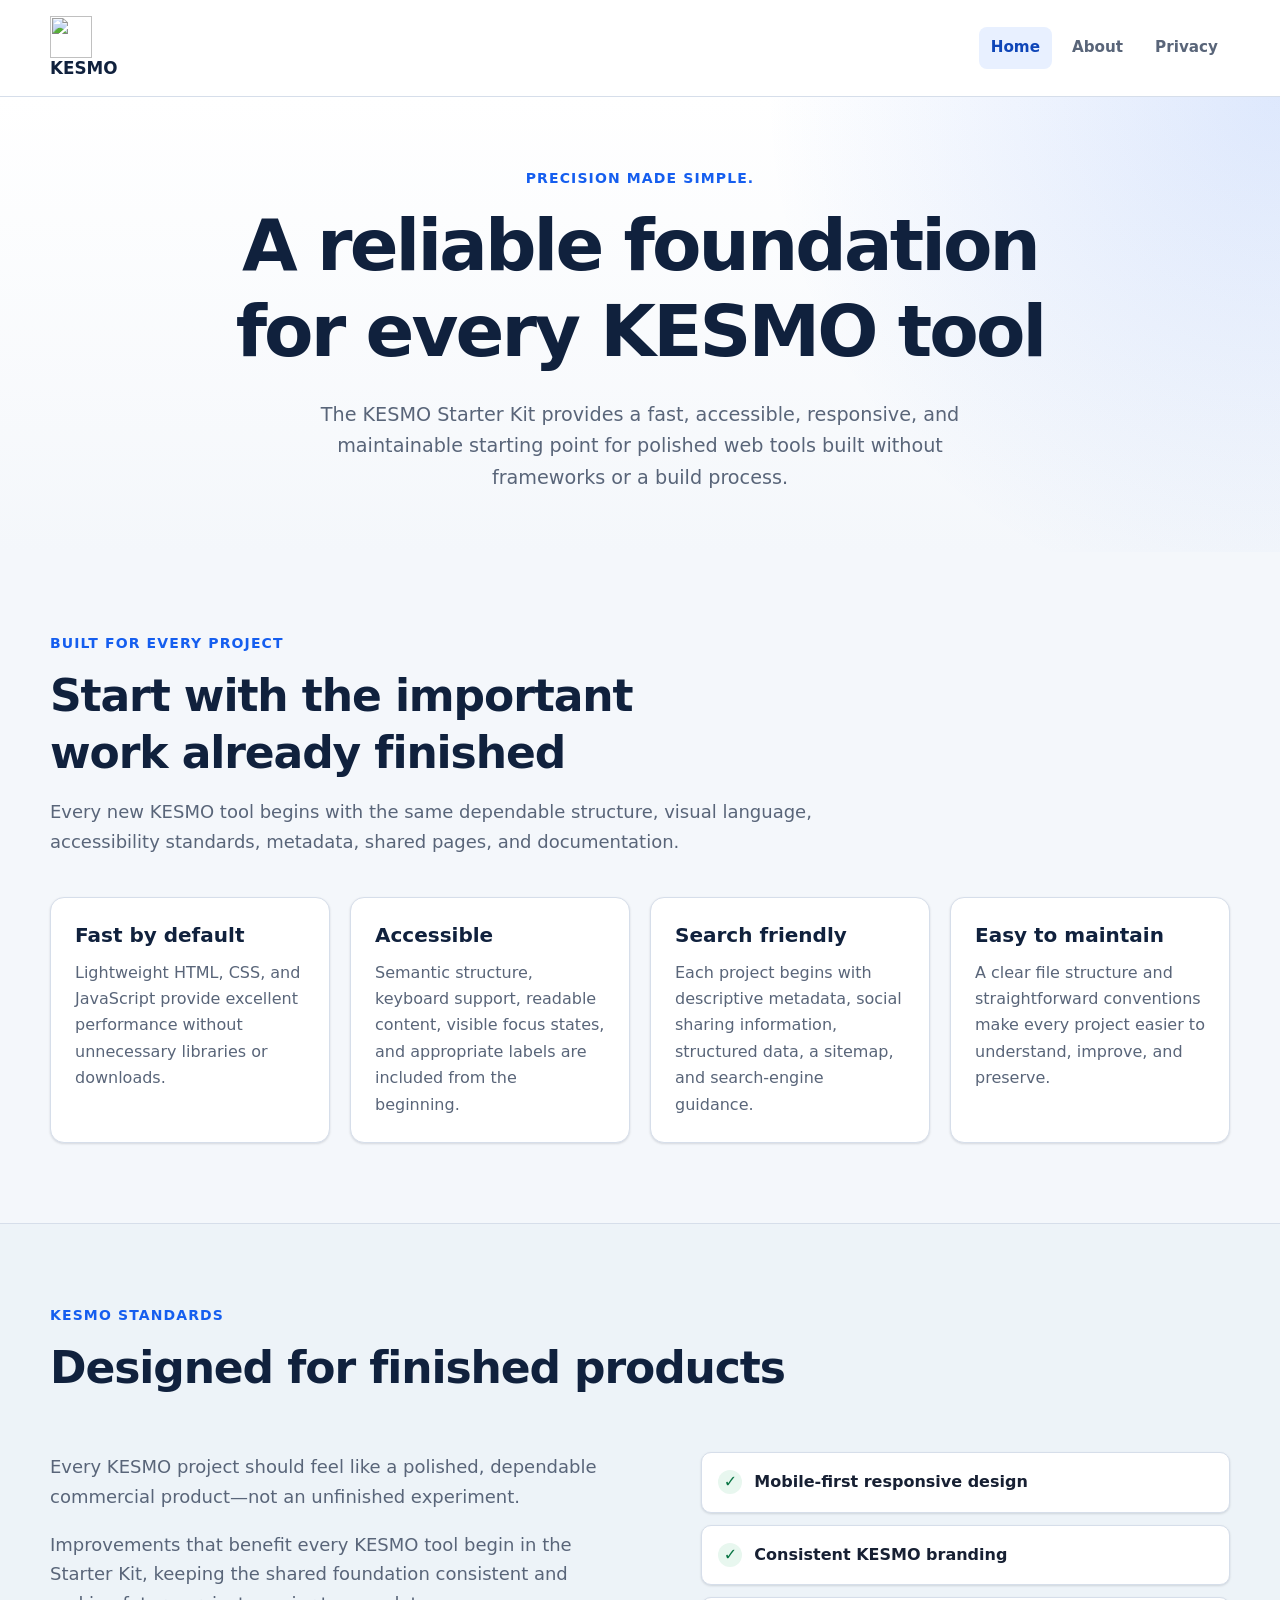
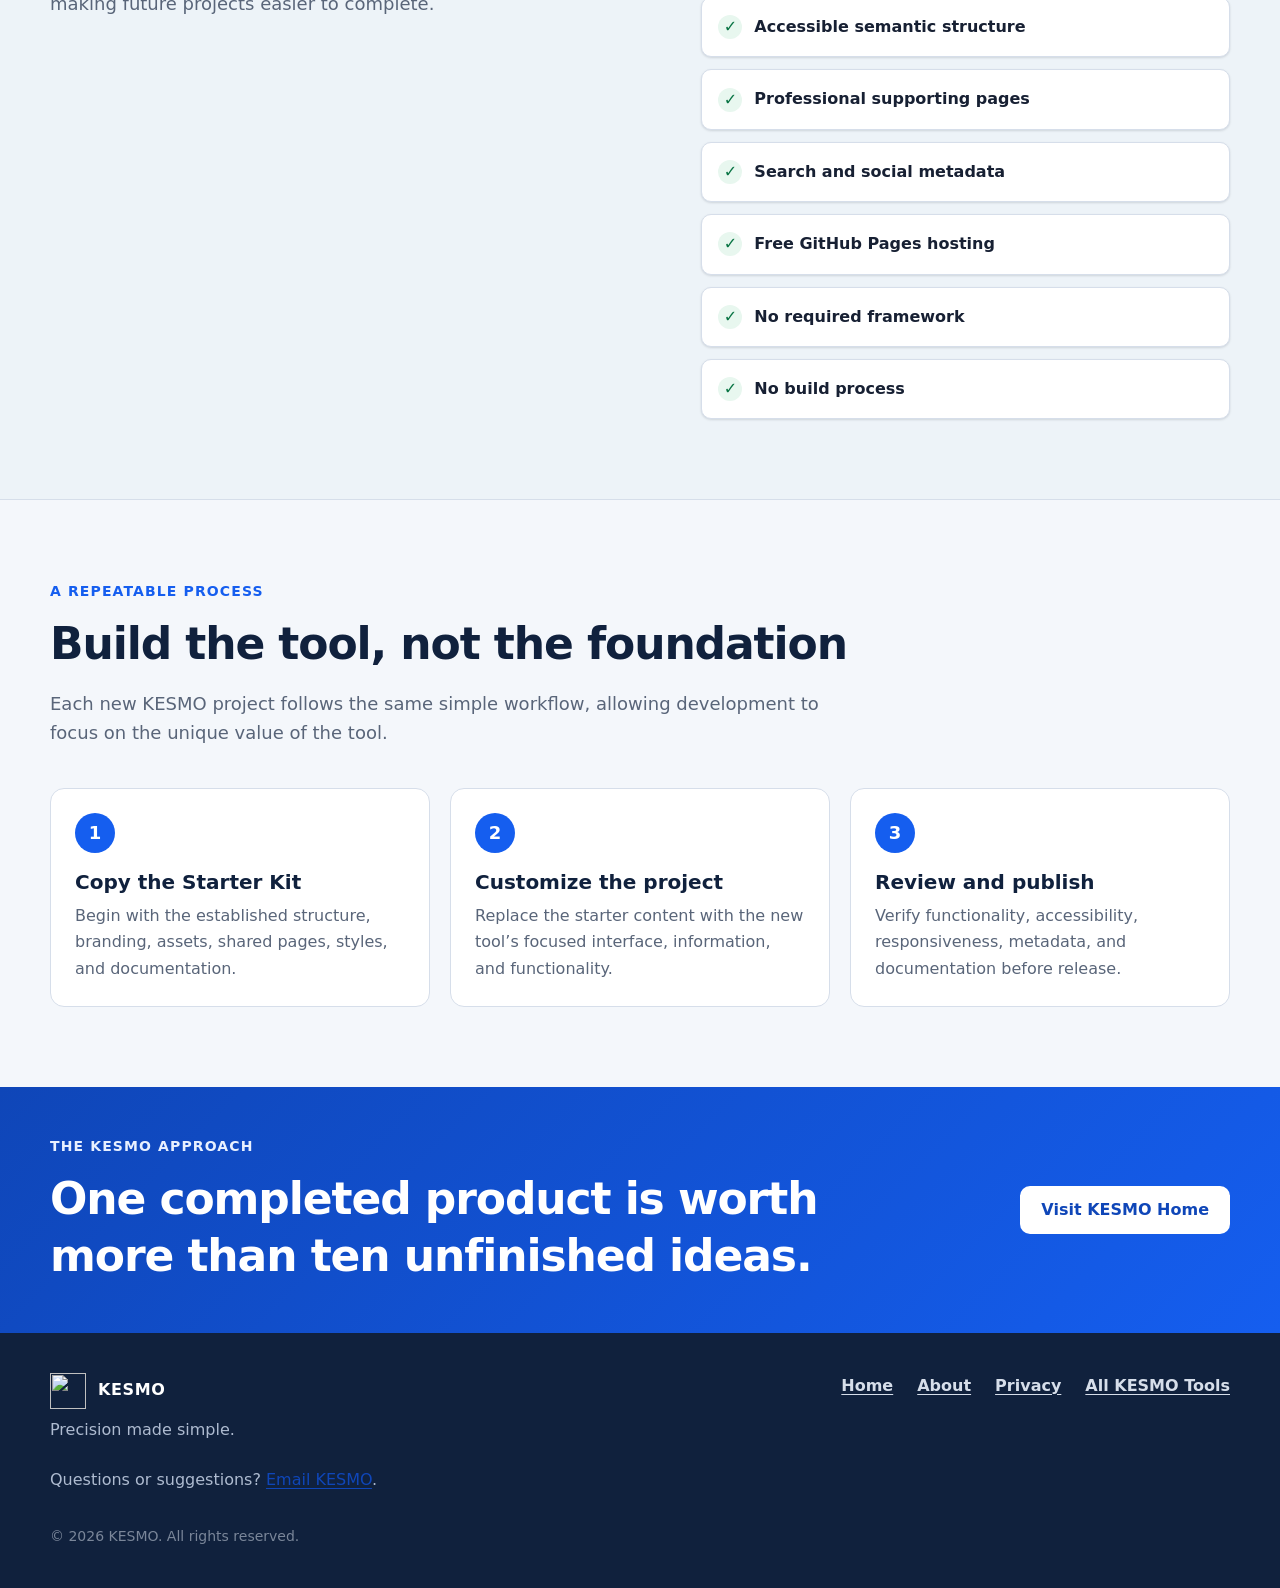
==== index.html @ 2f1e9fcd "Initial KESMO Home site from Starter Kit v1.1.0" ====
<!DOCTYPE html>
<html lang="en">
<head>
  <meta charset="utf-8">

  <meta
    name="viewport"
    content="width=device-width, initial-scale=1"
  >

  <title>KESMO Starter Kit | Precision Made Simple</title>

  <meta
    name="description"
    content="The reusable foundation for fast, accessible, professional KESMO web tools built with HTML, CSS, and JavaScript."
  >

  <meta name="author" content="KESMO">
  <meta name="theme-color" content="#0f4c81">

  <link
    rel="canonical"
    href="https://kesmoworks.github.io/kesmo-starter-kit/"
  >

  <meta property="og:type" content="website">
  <meta property="og:site_name" content="KESMO">
  <meta property="og:locale" content="en_US">
  <meta property="og:title" content="KESMO Starter Kit">

  <meta
    property="og:description"
    content="The reusable foundation for fast, accessible, professional KESMO web tools."
  >

  <meta
    property="og:url"
    content="https://kesmoworks.github.io/kesmo-starter-kit/"
  >

  <meta
    property="og:image"
    content="https://kesmoworks.github.io/kesmo-starter-kit/assets/branding/kesmo-social-share.png"
  >

  <meta
    property="og:image:alt"
    content="KESMO — Precision made simple."
  >

  <!-- X continues to use the established Twitter Card metadata names. -->
  <meta name="twitter:card" content="summary_large_image">
  <meta name="twitter:title" content="KESMO Starter Kit">

  <meta
    name="twitter:description"
    content="The reusable foundation for fast, accessible, professional KESMO web tools."
  >

  <meta
    name="twitter:image"
    content="https://kesmoworks.github.io/kesmo-starter-kit/assets/branding/kesmo-social-share.png"
  >

  <meta
    name="twitter:image:alt"
    content="KESMO — Precision made simple."
  >

  <link
    rel="icon"
    href="assets/branding/favicon.svg"
    type="image/svg+xml"
  >

  <link rel="stylesheet" href="styles.css">

  <script type="application/ld+json">
    {
      "@context": "https://schema.org",
      "@type": "WebSite",
      "name": "KESMO Starter Kit",
      "description": "The reusable foundation for fast, accessible, professional KESMO web tools.",
      "url": "https://kesmoworks.github.io/kesmo-starter-kit/",
      "publisher": {
        "@type": "Organization",
        "name": "KESMO",
        "url": "https://kesmoworks.github.io/",
        "logo": {
          "@type": "ImageObject",
          "url": "https://kesmoworks.github.io/kesmo-starter-kit/assets/branding/logo.svg"
        }
      }
    }
  </script>

  <script src="components.js" defer></script>
  <script src="script.js" defer></script>
  
</head>

<body>
  <div id="site-header"></div>

  <main id="main-content">
       <div
      id="page-hero"
      data-eyebrow="Precision made simple."
      data-title="A reliable foundation for every KESMO tool"
      data-description="The KESMO Starter Kit provides a fast, accessible, responsive, and maintainable starting point for polished web tools built without frameworks or a build process."
    ></div>

    <section
      id="foundation"
      class="content-section"
      aria-labelledby="foundation-heading"
    >
      <div class="page-container content-container">
        <div class="section-heading">
          <p class="section-label">
            Built for every project
          </p>

          <h2 id="foundation-heading">
            Start with the important work already finished
          </h2>

          <p>
            Every new KESMO tool begins with the same dependable
            structure, visual language, accessibility standards,
            metadata, shared pages, and documentation.
          </p>
        </div>

        <div class="feature-grid">
          <article class="feature-card">
            <h3>
              Fast by default
            </h3>

            <p>
              Lightweight HTML, CSS, and JavaScript provide excellent
              performance without unnecessary libraries or downloads.
            </p>
          </article>

          <article class="feature-card">
            <h3>
              Accessible
            </h3>

            <p>
              Semantic structure, keyboard support, readable content,
              visible focus states, and appropriate labels are included
              from the beginning.
            </p>
          </article>

          <article class="feature-card">
            <h3>
              Search friendly
            </h3>

            <p>
              Each project begins with descriptive metadata, social
              sharing information, structured data, a sitemap, and
              search-engine guidance.
            </p>
          </article>

          <article class="feature-card">
            <h3>
              Easy to maintain
            </h3>

            <p>
              A clear file structure and straightforward conventions
              make every project easier to understand, improve, and
              preserve.
            </p>
          </article>
        </div>
      </div>
    </section>

    <section
      class="content-section alternate-section"
      aria-labelledby="standards-heading"
    >
      <div class="page-container content-container">
        <div class="section-heading">
          <p class="section-label">
            KESMO standards
          </p>

          <h2 id="standards-heading">
            Designed for finished products
          </h2>
        </div>

        <div class="two-column-layout">
          <div class="prose-content">
            <p>
              Every KESMO project should feel like a polished,
              dependable commercial product—not an unfinished
              experiment.
            </p>

            <p>
              Improvements that benefit every KESMO tool begin in the
              Starter Kit, keeping the shared foundation consistent
              and making future projects easier to complete.
            </p>
          </div>

          <ul class="check-list">
            <li>Mobile-first responsive design</li>
            <li>Consistent KESMO branding</li>
            <li>Accessible semantic structure</li>
            <li>Professional supporting pages</li>
            <li>Search and social metadata</li>
            <li>Free GitHub Pages hosting</li>
            <li>No required framework</li>
            <li>No build process</li>
          </ul>
        </div>
      </div>
    </section>

    <section
      class="content-section"
      aria-labelledby="workflow-heading"
    >
      <div class="page-container content-container">
        <div class="section-heading">
          <p class="section-label">
            A repeatable process
          </p>

          <h2 id="workflow-heading">
            Build the tool, not the foundation
          </h2>

          <p>
            Each new KESMO project follows the same simple workflow,
            allowing development to focus on the unique value of the
            tool.
          </p>
        </div>

        <ol class="step-list">
          <li>
            <span class="step-number" aria-hidden="true">
              1
            </span>

            <div>
              <h3>
                Copy the Starter Kit
              </h3>

              <p>
                Begin with the established structure, branding,
                assets, shared pages, styles, and documentation.
              </p>
            </div>
          </li>

          <li>
            <span class="step-number" aria-hidden="true">
              2
            </span>

            <div>
              <h3>
                Customize the project
              </h3>

              <p>
                Replace the starter content with the new tool’s
                focused interface, information, and functionality.
              </p>
            </div>
          </li>

          <li>
            <span class="step-number" aria-hidden="true">
              3
            </span>

            <div>
              <h3>
                Review and publish
              </h3>

              <p>
                Verify functionality, accessibility, responsiveness,
                metadata, and documentation before release.
              </p>
            </div>
          </li>
        </ol>
      </div>
    </section>

    <section
      class="callout-section"
      aria-labelledby="callout-heading"
    >
      <div class="page-container callout-container">
        <div>
          <p class="section-label">
            The KESMO approach
          </p>

          <h2 id="callout-heading">
            One completed product is worth more than ten unfinished ideas.
          </h2>
        </div>

        <a
          class="button button-light"
          href="https://kesmoworks.github.io/"
        >
          Visit KESMO Home
        </a>
      </div>
    </section>
  </main>

  <div id="site-footer"></div>

  <noscript>
    <div class="noscript-message">
      This website works without JavaScript, but some optional
      enhancements may be unavailable.
    </div>
  </noscript>
</body>
</html>
---- styles.css ----
/*
  KESMO Starter Kit
  Version: 1.0.0

  Shared design system for KESMO web tools.
*/

/* =========================================================
   1. Design tokens
   ========================================================= */

:root {
  --color-brand-900: #0f46b8;
  --color-brand-800: #155eef;
  --color-brand-700: #155eef;
  --color-brand-600: #2f6ff0;
  --color-brand-100: #e8f0ff;
  --color-brand-050: #f4f7fb;

  --color-slate-950: #10213d;
  --color-slate-900: #172033;
  --color-slate-800: #344054;
  --color-slate-700: #475467;
  --color-slate-600: #596579;
  --color-slate-500: #7a8699;
  --color-slate-300: #aebbd0;
  --color-slate-200: #d6deea;
  --color-slate-100: #e2e8f0;
  --color-slate-050: #edf3f8;

  --color-white: #ffffff;
  --color-black: #000000;

  --color-success-700: #087443;
  --color-success-100: #e8f7ef;

  --color-warning-700: #8a4b08;
  --color-warning-100: #fff6e5;

  --color-error-700: #b42318;
  --color-error-100: #fff0ee;

  --color-page-background: #f4f7fb;
  --color-surface: #ffffff;
  --color-surface-subtle: #edf3f8;
  --color-surface-brand: var(--color-brand-800);

  --color-text: #172033;
  --color-text-muted: #596579;
  --color-text-light: var(--color-white);
  --color-link: #0f46b8;
  --color-link-hover: #155eef;
  --color-border: #d6deea;
  --color-focus: #6f9cff;

  --font-family-sans:
    Inter,
    ui-sans-serif,
    system-ui,
    -apple-system,
    BlinkMacSystemFont,
    "Segoe UI",
    sans-serif;

  --font-size-xs: 0.75rem;
  --font-size-sm: 0.875rem;
  --font-size-base: 1rem;
  --font-size-lg: 1.125rem;
  --font-size-xl: 1.25rem;
  --font-size-2xl: 1.5rem;
  --font-size-3xl: 1.875rem;
  --font-size-4xl: 2.25rem;
  --font-size-5xl: 3rem;

  --line-height-tight: 1.2;
  --line-height-heading: 1.3;
  --line-height-body: 1.65;

  --font-weight-normal: 400;
  --font-weight-medium: 500;
  --font-weight-semibold: 600;
  --font-weight-bold: 700;
  --font-weight-extrabold: 800;

  --space-1: 0.25rem;
  --space-2: 0.5rem;
  --space-3: 0.75rem;
  --space-4: 1rem;
  --space-5: 1.25rem;
  --space-6: 1.5rem;
  --space-8: 2rem;
  --space-10: 2.5rem;
  --space-12: 3rem;
  --space-16: 4rem;
  --space-20: 5rem;

  --radius-sm: 0.375rem;
  --radius-md: 0.625rem;
  --radius-lg: 0.875rem;
  --radius-xl: 1.25rem;
  --radius-pill: 999px;

  --shadow-sm:
    0 1px 2px rgb(15 23 42 / 0.06),
    0 1px 3px rgb(15 23 42 / 0.08);

  --shadow-md:
    0 8px 24px rgb(15 23 42 / 0.08),
    0 2px 8px rgb(15 23 42 / 0.05);

  --shadow-lg:
    0 18px 48px rgb(15 23 42 / 0.12),
    0 8px 18px rgb(15 23 42 / 0.06);

  --content-width: 73.75rem;
  --reading-width: 51.25rem;

  --transition-fast: 150ms ease;
  --transition-standard: 220ms ease;
}

/* =========================================================
   2. Reset and document defaults
   ========================================================= */

*,
*::before,
*::after {
  box-sizing: border-box;
}

html {
  min-width: 20rem;
  scroll-behavior: smooth;
  text-size-adjust: 100%;
}

body {
  min-height: 100vh;
  margin: 0;
  background: var(--color-page-background);
  color: var(--color-text);
  font-family: var(--font-family-sans);
  font-size: var(--font-size-base);
  line-height: var(--line-height-body);
  text-rendering: optimizeLegibility;
  -webkit-font-smoothing: antialiased;
}

main {
  display: block;
}

img,
picture,
svg {
  display: block;
  max-width: 100%;
}

img {
  height: auto;
}

button,
input,
select,
textarea {
  color: inherit;
  font: inherit;
}

button,
a {
  -webkit-tap-highlight-color: transparent;
}

a {
  color: var(--color-link);
  text-decoration-thickness: 0.08em;
  text-underline-offset: 0.18em;
}

a:hover {
  color: var(--color-link-hover);
}

p,
h1,
h2,
h3,
ul,
ol {
  margin-top: 0;
}

p:last-child,
ul:last-child,
ol:last-child {
  margin-bottom: 0;
}

h1,
h2,
h3 {
  color: var(--color-slate-950);
  font-weight: var(--font-weight-bold);
  line-height: var(--line-height-heading);
  text-wrap: balance;
}

h1 {
  margin-bottom: var(--space-6);
  font-size: clamp(2.25rem, 7vw, 4.5rem);
  font-weight: var(--font-weight-extrabold);
  letter-spacing: -0.04em;
  line-height: var(--line-height-tight);
}

h2 {
  margin-bottom: var(--space-4);
  font-size: clamp(1.75rem, 4vw, 2.75rem);
  letter-spacing: -0.025em;
}

h3 {
  margin-bottom: var(--space-3);
  font-size: var(--font-size-xl);
}

::selection {
  background: var(--color-brand-100);
  color: var(--color-brand-900);
}

/* =========================================================
   3. Accessibility
   ========================================================= */

.skip-link {
  position: fixed;
  z-index: 1000;
  top: var(--space-3);
  left: var(--space-3);
  padding: var(--space-3) var(--space-4);
  border-radius: var(--radius-md);
  background: var(--color-slate-950);
  color: var(--color-white);
  font-weight: var(--font-weight-semibold);
  text-decoration: none;
  transform: translateY(-200%);
  transition: transform var(--transition-fast);
}

.skip-link:focus {
  color: var(--color-white);
  transform: translateY(0);
}

:focus-visible {
  outline: 3px solid var(--color-focus);
  outline-offset: 3px;
}

:focus:not(:focus-visible) {
  outline: none;
}

/* =========================================================
   4. Shared layout
   ========================================================= */

.page-container {
  width: min(100% - 32px, var(--content-width));
  margin-inline: auto;
}

.content-container {
  display: grid;
  gap: var(--space-10);
}

.content-section {
  padding-block: var(--space-16);
}

.alternate-section {
  background: var(--color-surface-subtle);
  border-block: 1px solid var(--color-border);
}

.section-heading {
  max-width: var(--reading-width);
}

.section-heading > p:not(.section-label) {
  color: var(--color-text-muted);
  font-size: var(--font-size-lg);
}

.section-label,
.eyebrow {
  margin-bottom: var(--space-3);
  color: var(--color-brand-700);
  font-size: var(--font-size-sm);
  font-weight: var(--font-weight-bold);
  letter-spacing: 0.08em;
  text-transform: uppercase;
}

.prose-content {
  max-width: var(--reading-width);
  color: var(--color-text-muted);
  font-size: var(--font-size-lg);
}

/* =========================================================
   5. Header and navigation
   ========================================================= */

.site-header {
  position: relative;
  z-index: 10;
  background: var(--color-surface);
  border-bottom: 1px solid var(--color-border);
}

.site-header .page-container {
  display: flex;
  flex-direction: column;
  gap: 12px;
  padding-block: 16px;
}

.site-name {
  color: var(--color-slate-950);
  font-size: 1.05rem;
  font-weight: var(--font-weight-extrabold);
  line-height: 1.3;
  text-decoration: none;
}

.site-name:hover {
  color: var(--color-brand-900);
}

.site-logo {
  display: block;
  width: 42px;
  height: 42px;
  flex-shrink: 0;
}

.site-navigation {
  display: flex;
  flex-wrap: wrap;
  gap: 8px;
}

.site-navigation a {
  display: inline-flex;
  min-height: 42px;
  align-items: center;
  justify-content: center;
  padding: 8px 12px;
  border-radius: 8px;
  color: var(--color-text-muted);
  font-size: 0.95rem;
  font-weight: var(--font-weight-bold);
  text-decoration: none;
}

.site-navigation a:hover {
  background: var(--color-surface-subtle);
  color: var(--color-slate-950);
}

.site-navigation a[aria-current="page"] {
  background: var(--color-brand-100);
  color: var(--color-brand-900);
}

.footer-site-brand {
  display: inline-flex;
  align-items: center;
  gap: var(--space-3);
  width: fit-content;
  color: var(--color-white);
  font-weight: var(--font-weight-extrabold);
  letter-spacing: 0.04em;
  text-decoration: none;
}

.footer-site-brand:hover {
  color: var(--color-brand-100);
}

/* =========================================================
   6. Hero
   ========================================================= */

.hero-section {
  position: relative;
  overflow: hidden;
  padding-block: 52px 44px;
  background:
    radial-gradient(
      circle at top right,
      rgb(21 94 239 / 0.14),
      transparent 38%
    ),
    linear-gradient(
      180deg,
      #ffffff 0%,
      #f4f7fb 100%
    );
}

.hero-container {
  max-width: 53.75rem;
  text-align: center;
}

.hero-description {
  max-width: 45rem;
  margin-inline: auto;
  margin-bottom: var(--space-8);
  color: var(--color-text-muted);
  font-size: clamp(1rem, 3vw, 1.2rem);
}

.button-group {
  display: flex;
  flex-direction: column;
  gap: var(--space-3);
  align-items: stretch;
  justify-content: center;
}

/* =========================================================
   7. Buttons
   ========================================================= */

.button {
  display: inline-flex;
  min-height: 3rem;
  align-items: center;
  justify-content: center;
  padding: 0.75rem 1.25rem;
  border: 1px solid transparent;
  border-radius: var(--radius-md);
  font-weight: var(--font-weight-bold);
  line-height: 1.25;
  text-align: center;
  text-decoration: none;
  cursor: pointer;
  transition:
    background-color var(--transition-fast),
    border-color var(--transition-fast),
    color var(--transition-fast),
    box-shadow var(--transition-fast),
    transform var(--transition-fast);
}

.button:hover {
  transform: translateY(-1px);
}

.button:active {
  transform: translateY(0);
}

.button-primary {
  background: var(--color-brand-800);
  color: var(--color-white);
  box-shadow: var(--shadow-sm);
}

.button-primary:hover {
  background: var(--color-brand-900);
  color: var(--color-white);
  box-shadow: var(--shadow-md);
}

.button-secondary {
  background: var(--color-white);
  border-color: var(--color-slate-300);
  color: var(--color-slate-900);
}

.button-secondary:hover {
  background: var(--color-slate-050);
  border-color: var(--color-slate-500);
  color: var(--color-slate-950);
}

.button-light {
  background: var(--color-white);
  color: var(--color-brand-900);
}

.button-light:hover {
  background: var(--color-brand-050);
  color: var(--color-brand-900);
}

/* =========================================================
   8. Feature cards
   ========================================================= */

.feature-grid {
  display: grid;
  grid-template-columns: 1fr;
  gap: var(--space-5);
}

.feature-card {
  padding: var(--space-6);
  border: 1px solid var(--color-border);
  border-radius: var(--radius-lg);
  background: var(--color-surface);
  box-shadow: var(--shadow-sm);
  transition:
    border-color var(--transition-standard),
    box-shadow var(--transition-standard),
    transform var(--transition-standard);
}

.feature-card:hover {
  border-color: var(--color-brand-600);
  box-shadow: var(--shadow-md);
  transform: translateY(-2px);
}

.feature-card p {
  color: var(--color-text-muted);
}

/* =========================================================
   9. Standards and checklist
   ========================================================= */

.two-column-layout {
  display: grid;
  gap: var(--space-8);
}

.check-list {
  display: grid;
  gap: var(--space-3);
  margin: 0;
  padding: 0;
  list-style: none;
}

.check-list li {
  position: relative;
  padding: var(--space-4) var(--space-4) var(--space-4) 3.25rem;
  border: 1px solid var(--color-border);
  border-radius: var(--radius-md);
  background: var(--color-white);
  font-weight: var(--font-weight-semibold);
  box-shadow: var(--shadow-sm);
}

.check-list li::before {
  position: absolute;
  top: 50%;
  left: var(--space-4);
  width: 1.5rem;
  height: 1.5rem;
  border-radius: 50%;
  background: var(--color-success-100);
  color: var(--color-success-700);
  content: "✓";
  font-weight: var(--font-weight-bold);
  line-height: 1.5rem;
  text-align: center;
  transform: translateY(-50%);
}

/* =========================================================
   10. Workflow steps
   ========================================================= */

.step-list {
  display: grid;
  gap: var(--space-5);
  margin: 0;
  padding: 0;
  list-style: none;
}

.step-list li {
  display: grid;
  grid-template-columns: auto 1fr;
  gap: var(--space-4);
  align-items: start;
  padding: var(--space-6);
  border: 1px solid var(--color-border);
  border-radius: var(--radius-lg);
  background: var(--color-surface);
}

.step-number {
  display: inline-flex;
  width: 2.5rem;
  height: 2.5rem;
  align-items: center;
  justify-content: center;
  border-radius: 50%;
  background: var(--color-brand-800);
  color: var(--color-white);
  font-size: var(--font-size-lg);
  font-weight: var(--font-weight-bold);
}

.step-list h3 {
  margin-bottom: var(--space-2);
}

.step-list p {
  color: var(--color-text-muted);
}

/* =========================================================
   11. Callout
   ========================================================= */

.callout-section {
  padding-block: var(--space-12);
  background:
    linear-gradient(
      135deg,
      var(--color-brand-900),
      var(--color-brand-700)
    );
  color: var(--color-text-light);
}

.callout-container {
  display: grid;
  gap: var(--space-6);
  align-items: center;
}

.callout-section .section-label {
  color: var(--color-brand-100);
}

.callout-section h2 {
  max-width: 50rem;
  margin-bottom: 0;
  color: var(--color-white);
}

/* =========================================================
   12. Footer
   ========================================================= */

.site-footer {
  padding-block: var(--space-10);
  background: var(--color-slate-950);
  color: var(--color-slate-300);
}

.footer-container {
  display: grid;
  gap: var(--space-8);
}

.footer-brand {
  display: grid;
  gap: var(--space-2);
}

.footer-site-brand {
  color: var(--color-white);
}

.footer-site-brand:hover {
  color: var(--color-brand-100);
}

.footer-logo {
  width: 2.25rem;
  height: 2.25rem;
}

.footer-brand p {
  color: var(--color-slate-300);
}

.footer-navigation {
  display: flex;
  flex-wrap: wrap;
  gap: var(--space-3) var(--space-6);
}

.footer-navigation a {
  color: var(--color-slate-200);
  font-weight: var(--font-weight-semibold);
}

.footer-navigation a:hover {
  color: var(--color-white);
}

.copyright {
  margin-bottom: 0;
  color: var(--color-slate-500);
  font-size: var(--font-size-sm);
}

/* =========================================================
   13. Legal content
   ========================================================= */

.legal-content {
  max-width: var(--reading-width);
  margin-inline: auto;
}

.legal-content section {
  margin-top: var(--space-10);
}

.legal-content section:first-of-type {
  margin-top: var(--space-8);
}

.legal-content h2 {
  margin-bottom: var(--space-4);
  font-size: clamp(1.5rem, 3vw, 2rem);
}

.legal-content p,
.legal-content li {
  color: var(--color-text-muted);
}

.legal-updated {
  margin-bottom: var(--space-8);
  padding: var(--space-4);
  border-left: 0.25rem solid var(--color-brand-700);
  border-radius: var(--radius-sm);
  background: var(--color-brand-050);
  color: var(--color-slate-800);
}

.legal-updated strong {
  color: var(--color-slate-950);
}

.legal-notice {
  margin-top: var(--space-12);
  padding: var(--space-6);
  border: 1px solid var(--color-brand-600);
  border-radius: var(--radius-lg);
  background: var(--color-brand-050);
  box-shadow: var(--shadow-sm);
}

.legal-notice h2 {
  color: var(--color-brand-900);
}

.legal-notice p {
  color: var(--color-slate-700);
}

/* =========================================================
   14. JavaScript-disabled message
   ========================================================= */

.noscript-message {
  padding: var(--space-4);
  border-top: 1px solid var(--color-warning-700);
  background: var(--color-warning-100);
  color: var(--color-warning-700);
  font-weight: var(--font-weight-semibold);
  text-align: center;
}

/* =========================================================
   15. Tablet layout
   ========================================================= */

@media (min-width: 40rem) {
  .page-container {
    width: min(100% - 48px, var(--content-width));
  }

  .site-header .page-container {
  flex-direction: row;
  align-items: center;
  justify-content: space-between;
}

   .button-group {
    flex-direction: row;
    align-items: center;
    justify-content: center;
  }

  .feature-grid {
    grid-template-columns: repeat(2, minmax(0, 1fr));
  }

  .callout-container {
    grid-template-columns: minmax(0, 1fr) auto;
  }
}

/* =========================================================
   16. Desktop layout
   ========================================================= */

@media (min-width: 64rem) {
  .content-section {
    padding-block: var(--space-20);
  }

  .hero-section {
    padding-block: 70px 58px;
  }

  .feature-grid {
    grid-template-columns: repeat(4, minmax(0, 1fr));
  }

  .two-column-layout {
    grid-template-columns: minmax(0, 1fr) minmax(20rem, 0.9fr);
    gap: var(--space-16);
    align-items: start;
  }

  .step-list {
    grid-template-columns: repeat(3, minmax(0, 1fr));
  }

  .step-list li {
    grid-template-columns: 1fr;
  }

  .footer-container {
    grid-template-columns: minmax(15rem, 1fr) auto;
    align-items: start;
  }

  .copyright {
    grid-column: 1 / -1;
  }
}

/* =========================================================
   17. Large displays
   ========================================================= */

@media (min-width: 80rem) {
  .page-container {
    width: min(100% - 48px, var(--content-width));
  }
}

/* =========================================================
   18. Reduced motion
   ========================================================= */

@media (prefers-reduced-motion: reduce) {
  html {
    scroll-behavior: auto;
  }

  *,
  *::before,
  *::after {
    scroll-behavior: auto !important;
    transition-duration: 0.01ms !important;
    transition-delay: 0ms !important;
    animation-duration: 0.01ms !important;
    animation-iteration-count: 1 !important;
  }

  .button:hover,
  .feature-card:hover {
    transform: none;
  }
}

/* =========================================================
   19. Print styles
   ========================================================= */

@media print {
  .skip-link,
  .site-navigation,
  .button-group,
  .callout-section,
  .footer-navigation,
  .noscript-message {
    display: none;
  }

  body {
    background: var(--color-white);
    color: var(--color-black);
  }

  .site-header,
  .site-footer,
  .alternate-section {
    background: var(--color-white);
    color: var(--color-black);
  }

  .site-header,
  .alternate-section {
    border-color: #999999;
  }

  .feature-card,
  .step-list li,
  .check-list li {
    break-inside: avoid;
    box-shadow: none;
  }

  a {
    color: var(--color-black);
    text-decoration: underline;
  }
}
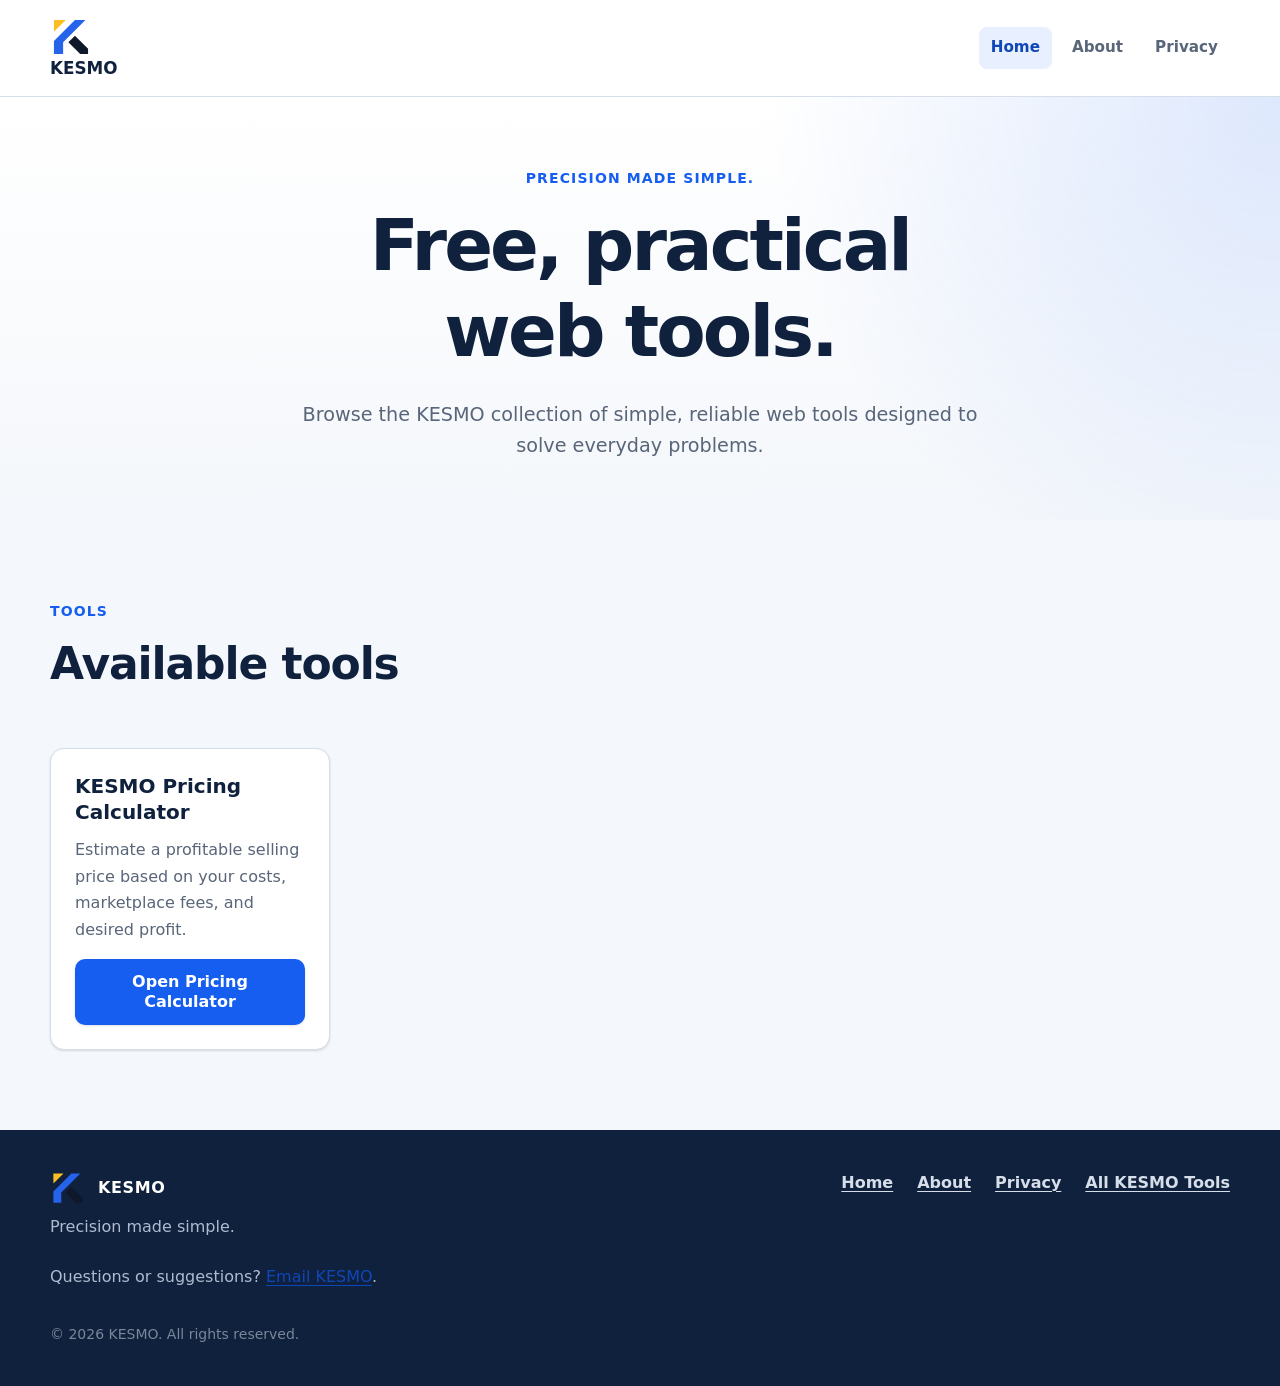
==== commit 5db34dc9: "Revise index.html for new branding and content Updated the title, meta descriptions, and various lin" ====
--- a/index.html
+++ b/index.html
@@ -8,39 +8,39 @@
     content="width=device-width, initial-scale=1"
   >
 
-  <title>KESMO Starter Kit | Precision Made Simple</title>
+  <title>KESMO | Free, Practical Web Tools</title>
 
   <meta
     name="description"
-    content="The reusable foundation for fast, accessible, professional KESMO web tools built with HTML, CSS, and JavaScript."
+    content="Browse free, practical KESMO web tools designed to solve everyday problems with speed, clarity, and reliability."
   >
 
   <meta name="author" content="KESMO">
-  <meta name="theme-color" content="#0f4c81">
+  <meta name="theme-color" content="#155eef">
 
   <link
     rel="canonical"
-    href="https://kesmoworks.github.io/kesmo-starter-kit/"
+    href="https://kesmoworks.github.io/"
   >
 
   <meta property="og:type" content="website">
   <meta property="og:site_name" content="KESMO">
   <meta property="og:locale" content="en_US">
-  <meta property="og:title" content="KESMO Starter Kit">
+  <meta property="og:title" content="KESMO | Free, Practical Web Tools">
 
   <meta
     property="og:description"
-    content="The reusable foundation for fast, accessible, professional KESMO web tools."
+    content="Browse free, practical web tools designed to solve everyday problems."
   >
 
   <meta
     property="og:url"
-    content="https://kesmoworks.github.io/kesmo-starter-kit/"
+    content="https://kesmoworks.github.io/"
   >
 
   <meta
     property="og:image"
-    content="https://kesmoworks.github.io/kesmo-starter-kit/assets/branding/kesmo-social-share.png"
+    content="https://kesmoworks.github.io/assets/branding/kesmo-social-share.png"
   >
 
   <meta
@@ -50,16 +50,20 @@
 
   <!-- X continues to use the established Twitter Card metadata names. -->
   <meta name="twitter:card" content="summary_large_image">
-  <meta name="twitter:title" content="KESMO Starter Kit">
+
+  <meta
+    name="twitter:title"
+    content="KESMO | Free, Practical Web Tools"
+  >
 
   <meta
     name="twitter:description"
-    content="The reusable foundation for fast, accessible, professional KESMO web tools."
+    content="Browse free, practical web tools designed to solve everyday problems."
   >
 
   <meta
     name="twitter:image"
-    content="https://kesmoworks.github.io/kesmo-starter-kit/assets/branding/kesmo-social-share.png"
+    content="https://kesmoworks.github.io/assets/branding/kesmo-social-share.png"
   >
 
   <meta
@@ -79,16 +83,16 @@
     {
       "@context": "https://schema.org",
       "@type": "WebSite",
-      "name": "KESMO Starter Kit",
-      "description": "The reusable foundation for fast, accessible, professional KESMO web tools.",
-      "url": "https://kesmoworks.github.io/kesmo-starter-kit/",
+      "name": "KESMO",
+      "description": "Free, practical web tools designed to solve everyday problems.",
+      "url": "https://kesmoworks.github.io/",
       "publisher": {
         "@type": "Organization",
         "name": "KESMO",
         "url": "https://kesmoworks.github.io/",
         "logo": {
           "@type": "ImageObject",
-          "url": "https://kesmoworks.github.io/kesmo-starter-kit/assets/branding/logo.svg"
+          "url": "https://kesmoworks.github.io/assets/branding/logo.svg"
         }
       }
     }
@@ -96,234 +100,55 @@
 
   <script src="components.js" defer></script>
   <script src="script.js" defer></script>
-  
 </head>
 
 <body>
   <div id="site-header"></div>
 
   <main id="main-content">
-       <div
+    <div
       id="page-hero"
       data-eyebrow="Precision made simple."
-      data-title="A reliable foundation for every KESMO tool"
-      data-description="The KESMO Starter Kit provides a fast, accessible, responsive, and maintainable starting point for polished web tools built without frameworks or a build process."
+      data-title="Free, practical web tools."
+      data-description="Browse the KESMO collection of simple, reliable web tools designed to solve everyday problems."
     ></div>
 
     <section
-      id="foundation"
       class="content-section"
-      aria-labelledby="foundation-heading"
+      aria-labelledby="tools-heading"
     >
       <div class="page-container content-container">
         <div class="section-heading">
           <p class="section-label">
-            Built for every project
+            Tools
           </p>
 
-          <h2 id="foundation-heading">
-            Start with the important work already finished
+          <h2 id="tools-heading">
+            Available tools
           </h2>
-
-          <p>
-            Every new KESMO tool begins with the same dependable
-            structure, visual language, accessibility standards,
-            metadata, shared pages, and documentation.
-          </p>
         </div>
 
         <div class="feature-grid">
           <article class="feature-card">
             <h3>
-              Fast by default
+              KESMO Pricing Calculator
             </h3>
 
             <p>
-              Lightweight HTML, CSS, and JavaScript provide excellent
-              performance without unnecessary libraries or downloads.
+              Estimate a profitable selling price based on your costs,
+              marketplace fees, and desired profit.
             </p>
-          </article>
-
-          <article class="feature-card">
-            <h3>
-              Accessible
-            </h3>
 
             <p>
-              Semantic structure, keyboard support, readable content,
-              visible focus states, and appropriate labels are included
-              from the beginning.
-            </p>
-          </article>
-
-          <article class="feature-card">
-            <h3>
-              Search friendly
-            </h3>
-
-            <p>
-              Each project begins with descriptive metadata, social
-              sharing information, structured data, a sitemap, and
-              search-engine guidance.
-            </p>
-          </article>
-
-          <article class="feature-card">
-            <h3>
-              Easy to maintain
-            </h3>
-
-            <p>
-              A clear file structure and straightforward conventions
-              make every project easier to understand, improve, and
-              preserve.
+              <a
+                class="button button-primary"
+                href="https://kesmoworks.github.io/pricing-calculator/"
+              >
+                Open Pricing Calculator
+              </a>
             </p>
           </article>
         </div>
-      </div>
-    </section>
-
-    <section
-      class="content-section alternate-section"
-      aria-labelledby="standards-heading"
-    >
-      <div class="page-container content-container">
-        <div class="section-heading">
-          <p class="section-label">
-            KESMO standards
-          </p>
-
-          <h2 id="standards-heading">
-            Designed for finished products
-          </h2>
-        </div>
-
-        <div class="two-column-layout">
-          <div class="prose-content">
-            <p>
-              Every KESMO project should feel like a polished,
-              dependable commercial product—not an unfinished
-              experiment.
-            </p>
-
-            <p>
-              Improvements that benefit every KESMO tool begin in the
-              Starter Kit, keeping the shared foundation consistent
-              and making future projects easier to complete.
-            </p>
-          </div>
-
-          <ul class="check-list">
-            <li>Mobile-first responsive design</li>
-            <li>Consistent KESMO branding</li>
-            <li>Accessible semantic structure</li>
-            <li>Professional supporting pages</li>
-            <li>Search and social metadata</li>
-            <li>Free GitHub Pages hosting</li>
-            <li>No required framework</li>
-            <li>No build process</li>
-          </ul>
-        </div>
-      </div>
-    </section>
-
-    <section
-      class="content-section"
-      aria-labelledby="workflow-heading"
-    >
-      <div class="page-container content-container">
-        <div class="section-heading">
-          <p class="section-label">
-            A repeatable process
-          </p>
-
-          <h2 id="workflow-heading">
-            Build the tool, not the foundation
-          </h2>
-
-          <p>
-            Each new KESMO project follows the same simple workflow,
-            allowing development to focus on the unique value of the
-            tool.
-          </p>
-        </div>
-
-        <ol class="step-list">
-          <li>
-            <span class="step-number" aria-hidden="true">
-              1
-            </span>
-
-            <div>
-              <h3>
-                Copy the Starter Kit
-              </h3>
-
-              <p>
-                Begin with the established structure, branding,
-                assets, shared pages, styles, and documentation.
-              </p>
-            </div>
-          </li>
-
-          <li>
-            <span class="step-number" aria-hidden="true">
-              2
-            </span>
-
-            <div>
-              <h3>
-                Customize the project
-              </h3>
-
-              <p>
-                Replace the starter content with the new tool’s
-                focused interface, information, and functionality.
-              </p>
-            </div>
-          </li>
-
-          <li>
-            <span class="step-number" aria-hidden="true">
-              3
-            </span>
-
-            <div>
-              <h3>
-                Review and publish
-              </h3>
-
-              <p>
-                Verify functionality, accessibility, responsiveness,
-                metadata, and documentation before release.
-              </p>
-            </div>
-          </li>
-        </ol>
-      </div>
-    </section>
-
-    <section
-      class="callout-section"
-      aria-labelledby="callout-heading"
-    >
-      <div class="page-container callout-container">
-        <div>
-          <p class="section-label">
-            The KESMO approach
-          </p>
-
-          <h2 id="callout-heading">
-            One completed product is worth more than ten unfinished ideas.
-          </h2>
-        </div>
-
-        <a
-          class="button button-light"
-          href="https://kesmoworks.github.io/"
-        >
-          Visit KESMO Home
-        </a>
       </div>
     </section>
   </main>
@@ -332,8 +157,8 @@
 
   <noscript>
     <div class="noscript-message">
-      This website works without JavaScript, but some optional
-      enhancements may be unavailable.
+      This website works without JavaScript, but shared navigation
+      may be unavailable.
     </div>
   </noscript>
 </body>
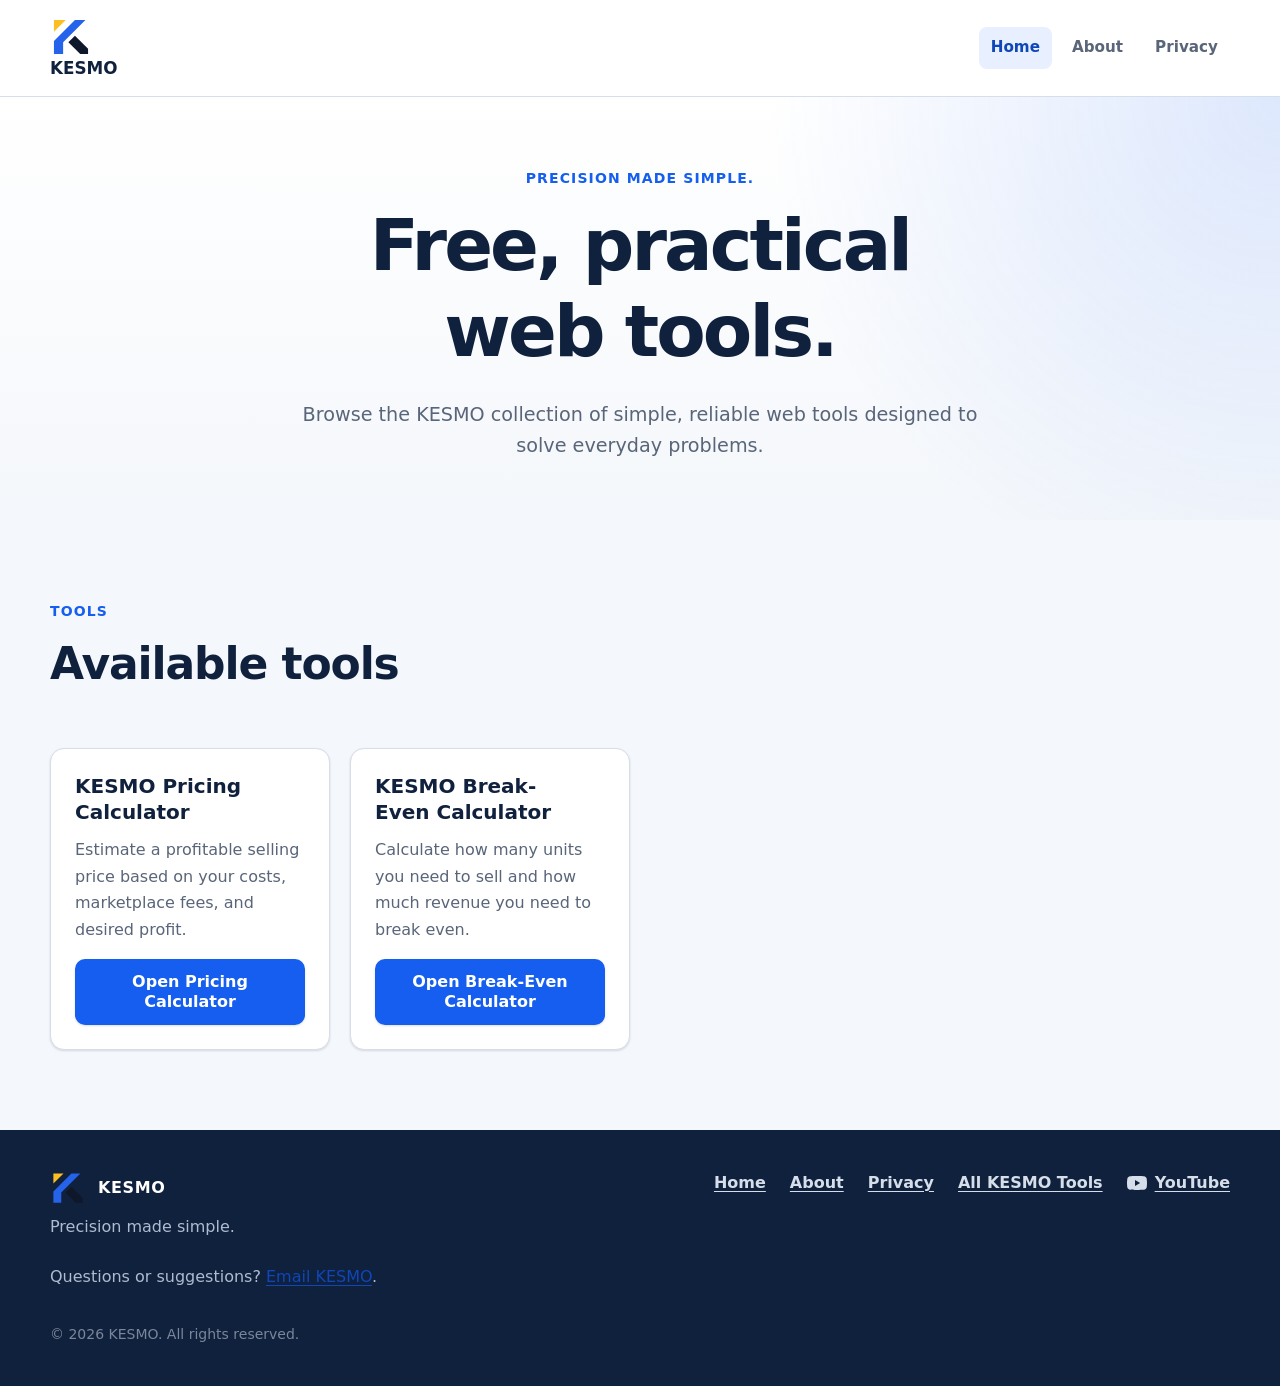
==== commit 91732353: "Add Break-Even Calculator to tools" ====
--- a/index.html
+++ b/index.html
@@ -79,6 +79,8 @@
 
   <link rel="stylesheet" href="styles.css">
 
+  <meta name="google-site-verification" content="y9FbTKrU1-zomnUh6evbxn5hYtoQRTHWEYFOfh0wg40" />
+
   <script type="application/ld+json">
     {
       "@context": "https://schema.org",
@@ -148,6 +150,26 @@
               </a>
             </p>
           </article>
+
+          <article class="feature-card">
+            <h3>
+              KESMO Break-Even Calculator
+            </h3>
+
+            <p>
+              Calculate how many units you need to sell and how much
+              revenue you need to break even.
+            </p>
+
+            <p>
+              <a
+                class="button button-primary"
+                href="https://kesmoworks.github.io/break-even-calculator/"
+              >
+                Open Break-Even Calculator
+              </a>
+            </p>
+          </article>
         </div>
       </div>
     </section>
--- a/styles.css
+++ b/styles.css
@@ -702,8 +702,16 @@
   font-weight: var(--font-weight-semibold);
 }
 
-.footer-navigation a:hover {
-  color: var(--color-white);
+.youtube-link {
+  display: inline-flex;
+  align-items: center;
+  gap: var(--space-2);
+}
+
+.youtube-icon {
+  width: 1.25rem;
+  height: 1.25rem;
+  flex-shrink: 0;
 }
 
 .copyright {
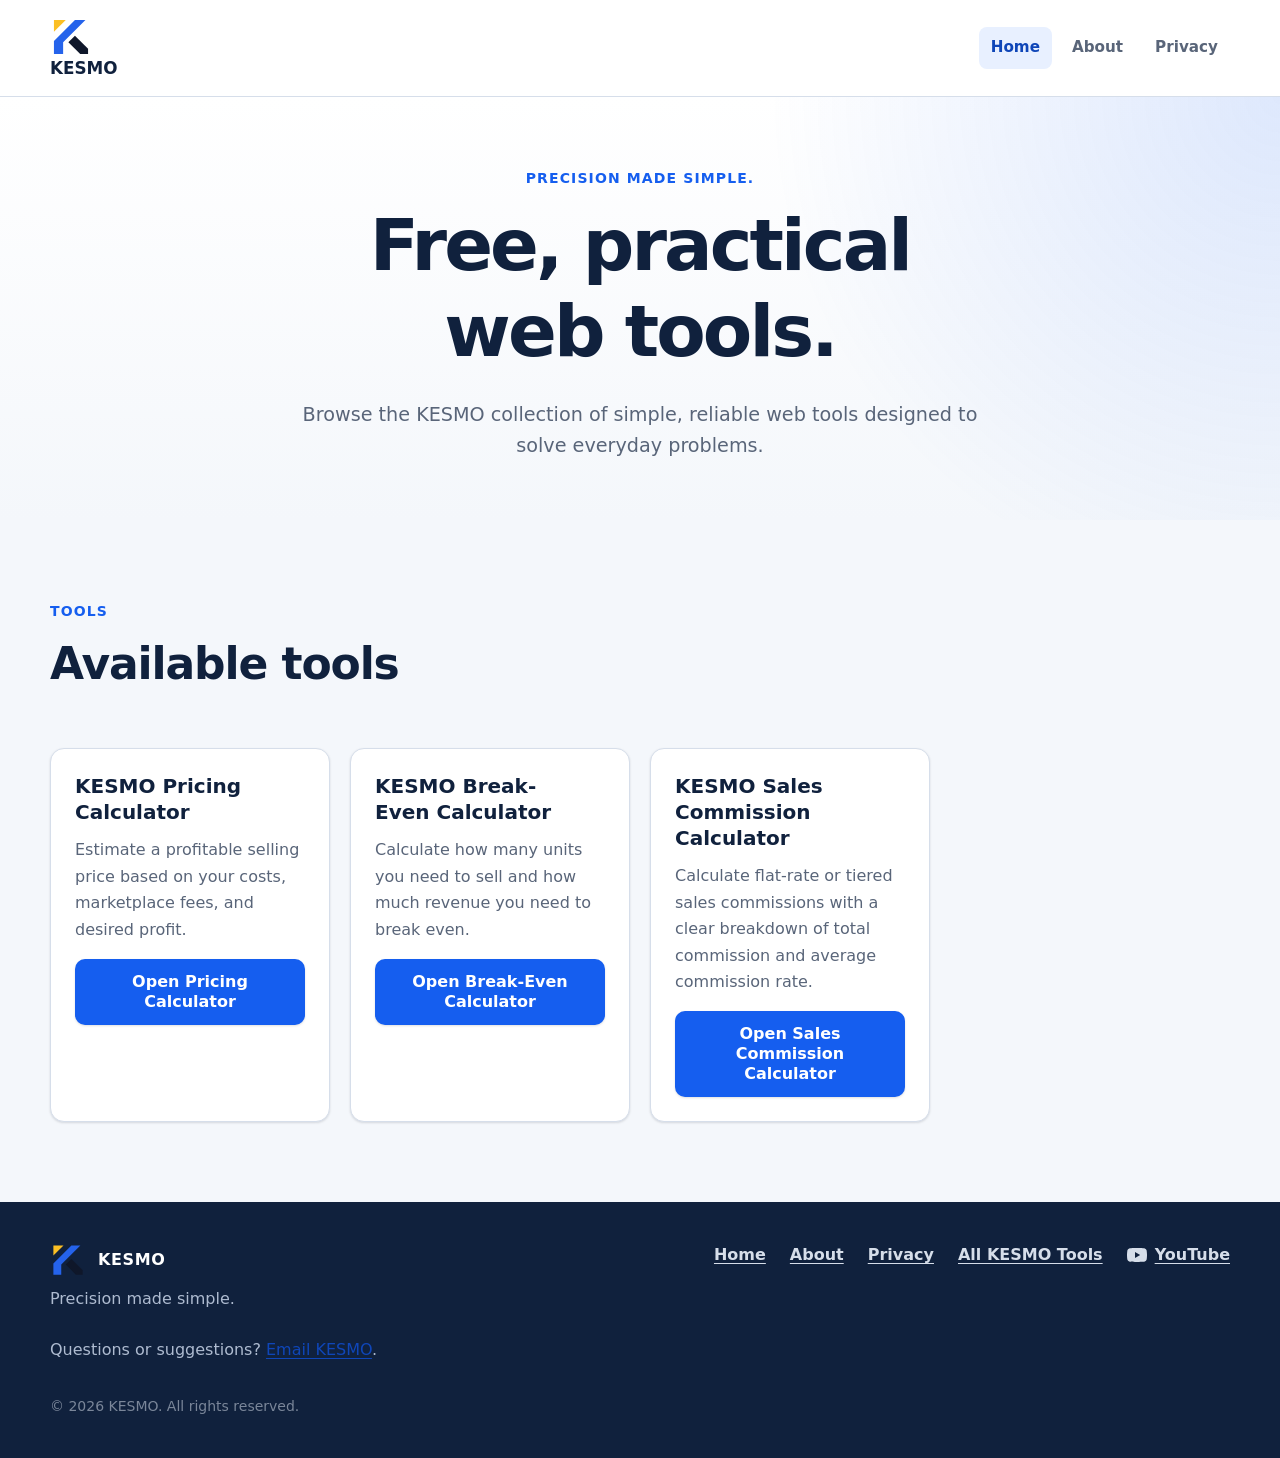
==== commit 75e7d3c5: "Add Sales Commission Calculator to KESMO Home" ====
--- a/index.html
+++ b/index.html
@@ -170,6 +170,26 @@
               </a>
             </p>
           </article>
+<article class="feature-card">
+  <h3>
+    KESMO Sales Commission Calculator
+  </h3>
+
+  <p>
+    Calculate flat-rate or tiered sales commissions with a clear
+    breakdown of total commission and average commission rate.
+  </p>
+
+  <p>
+    <a
+      class="button button-primary"
+      href="https://kesmoworks.github.io/sales-commission-calculator/"
+    >
+      Open Sales Commission Calculator
+    </a>
+  </p>
+</article>
+
         </div>
       </div>
     </section>
